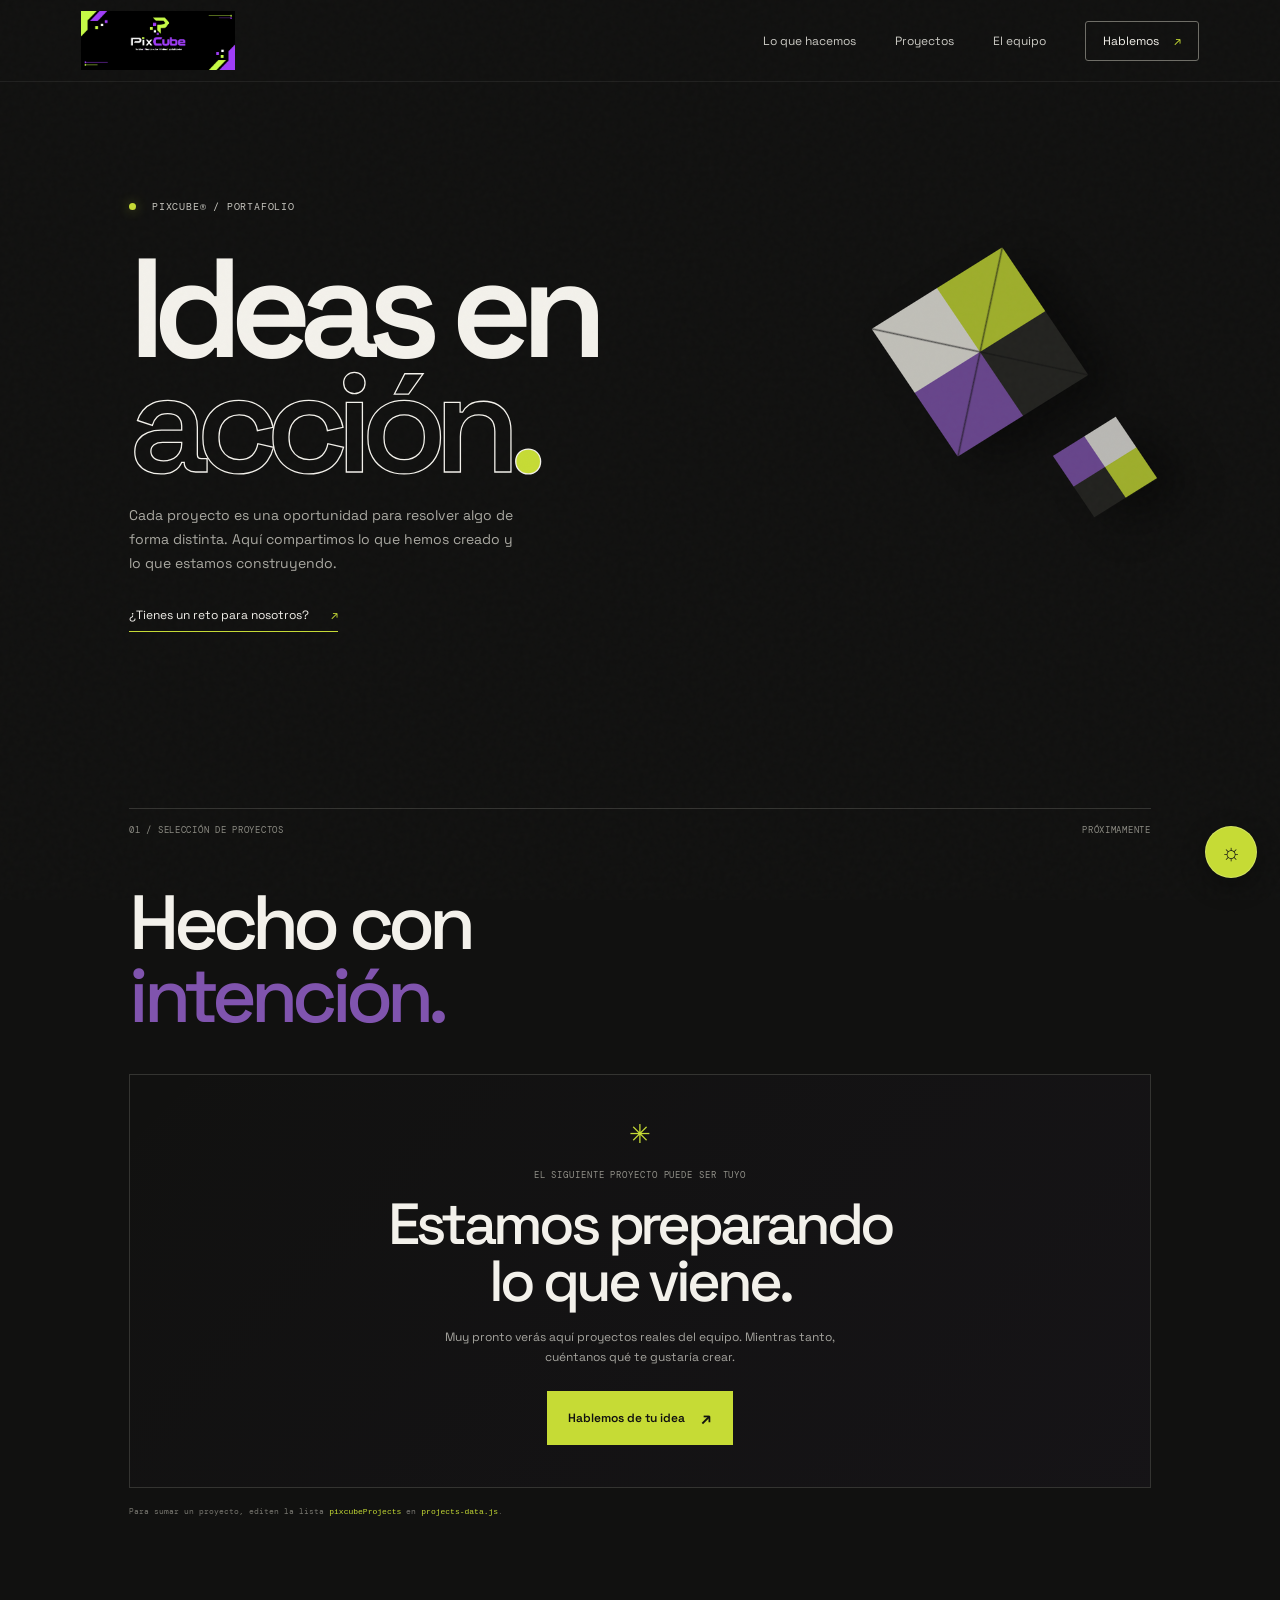
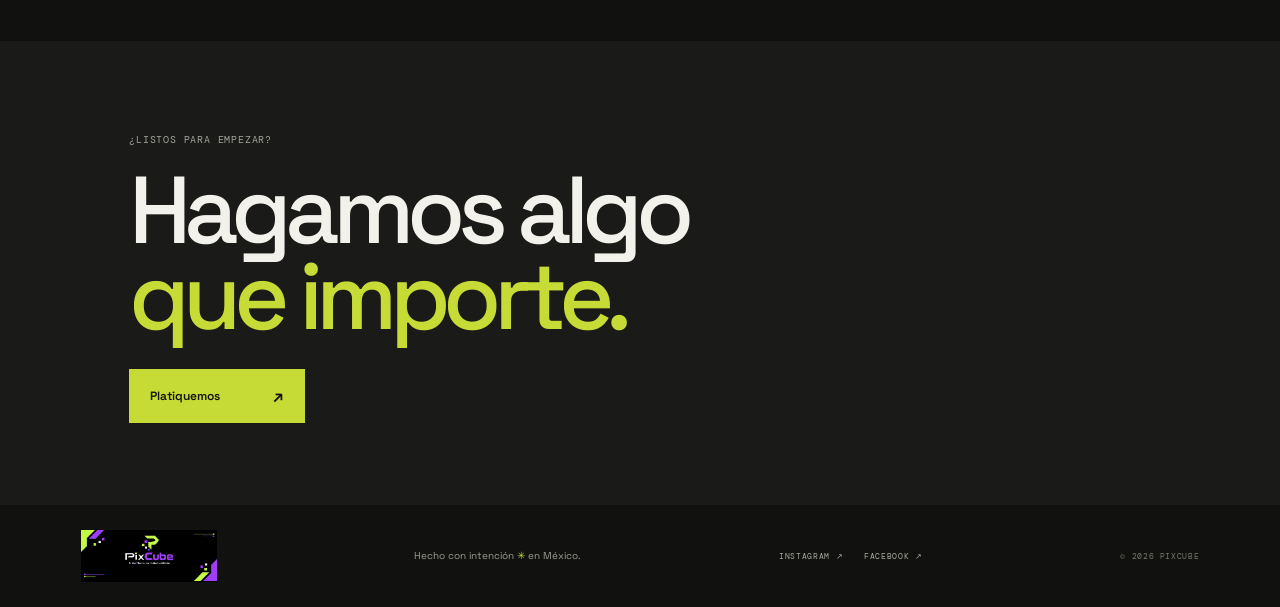
==== proyectos.html @ db991c6d "Add files via upload" ====
<!doctype html>
<html lang="es">
<head>
  <meta charset="utf-8">
  <meta name="viewport" content="width=device-width, initial-scale=1">
  <meta name="theme-color" content="#111110">
  <meta name="description" content="Conoce los proyectos y soluciones digitales creados por PixCube.">
  <title>Proyectos — PixCube®</title>
  <link rel="preconnect" href="https://fonts.googleapis.com">
  <link rel="preconnect" href="https://fonts.gstatic.com" crossorigin>
  <link href="https://fonts.googleapis.com/css2?family=DM+Mono:wght@400;500&family=Space+Grotesk:wght@400;500;600;700&display=swap" rel="stylesheet">
  <link rel="icon" type="image/png" href="assets/pixcube-mark.png">
  <link rel="stylesheet" href="styles.css">
</head>
<body class="page-projects">
  <div class="grain" aria-hidden="true"></div>
  <header class="topbar">
    <a class="wordmark" href="index.html" aria-label="PixCube, inicio"><img src="assets/pixcube-logo-horizontal.png" alt="PixCube — Tu idea, nuestro cubo, infinitas posibilidades"></a>
    <button class="menu-toggle" aria-label="Abrir menú" aria-expanded="false"><i></i><i></i></button>
    <nav class="nav-links" aria-label="Navegación principal">
      <a href="index.html#servicios">Lo que hacemos</a><a href="proyectos.html" aria-current="page">Proyectos</a><a href="index.html#equipo">El equipo</a>
      <a class="nav-cta" href="index.html#contacto">Hablemos <span>↗</span></a>
    </nav>
  </header>
  <main>
    <section class="projects-hero">
      <p class="eyebrow"><span class="live-dot"></span> PIXCUBE® / PORTAFOLIO</p>
      <h1>Ideas en<br><span class="outlined">acción<span class="lime">.</span></span></h1>
      <p class="projects-lede">Cada proyecto es una oportunidad para resolver algo de forma distinta. Aquí compartimos lo que hemos creado y lo que estamos construyendo.</p>
      <a class="text-link" href="index.html#contacto">¿Tienes un reto para nosotros? <span>↗</span></a>
      <div class="projects-decoration" aria-hidden="true"><div class="cube cube-main"><span></span><span></span><span></span><span></span></div><div class="cube cube-small"><span></span><span></span><span></span><span></span></div></div>
    </section>
    <section class="projects-catalog section-pad">
      <div class="section-kicker"><span>01 / SELECCIÓN DE PROYECTOS</span><span id="project-count">PORTAFOLIO PIXCUBE</span></div>
      <div class="projects-toolbar"><h2>Hecho con<br><span class="purple">intención.</span></h2><div class="project-filters" id="project-filters" aria-label="Filtrar proyectos"></div></div>
      <div class="projects-grid" id="projects-grid" aria-live="polite"></div>
      <div class="projects-empty" id="projects-empty" hidden>
        <span class="empty-symbol">✳</span><p class="empty-kicker">EL SIGUIENTE PROYECTO PUEDE SER TUYO</p>
        <h3>Estamos preparando<br>lo que viene.</h3>
        <p class="empty-copy">Muy pronto verás aquí proyectos reales del equipo. Mientras tanto, cuéntanos qué te gustaría crear.</p>
        <a class="contact-button" href="index.html#contacto">Hablemos de tu idea <span>↗</span></a>
      </div>
      <p class="projects-howto">Para sumar un proyecto, editen la lista <code>pixcubeProjects</code> en <code>projects-data.js</code>.</p>
    </section>
    <section class="projects-cta"><p class="eyebrow">¿LISTOS PARA EMPEZAR?</p><h2>Hagamos algo<br><span class="lime">que importe.</span></h2><a class="contact-button" href="index.html#contacto">Platiquemos <span>↗</span></a></section>
  </main>
  <footer class="footer"><a class="wordmark" href="index.html"><img src="assets/pixcube-logo-horizontal.png" alt="PixCube"></a><p>Hecho con intención <span class="lime">✳</span> en México.</p><div class="socials"><a href="https://instagram.com/pixcubeoficial" target="_blank" rel="noopener noreferrer">INSTAGRAM ↗</a><a href="https://www.facebook.com/profile.php?id=61595142443809" target="_blank" rel="noopener noreferrer">FACEBOOK ↗</a></div><span class="copyright">© <span id="year">2026</span> PIXCUBE</span></footer>
  <button class="theme-toggle" type="button" aria-label="Cambiar a tema claro" title="Cambiar tema"><span class="theme-icon" aria-hidden="true">☼</span><span class="theme-tooltip">Cambiar tema</span></button>
  <script src="script.js"></script>
  <script src="projects-data.js"></script>
  <script src="projects-page.js"></script>
</body>
</html>
---- styles.css ----
:root{--bg:#111110;--panel:#181817;--ink:#f3f1eb;--muted:#a09f98;--lime:#c6db35;--purple:#8054ae;--line:#343431;--mono:'DM Mono',monospace;--sans:'Space Grotesk',sans-serif}*{box-sizing:border-box}html{scroll-behavior:smooth}body{margin:0;background:var(--bg);color:var(--ink);font-family:var(--sans);overflow-x:hidden}::selection{background:var(--lime);color:var(--bg)}a{color:inherit;text-decoration:none}.grain{position:fixed;inset:0;z-index:10;pointer-events:none;opacity:.07;background-image:url("data:image/svg+xml,%3Csvg viewBox='0 0 180 180' xmlns='http://www.w3.org/2000/svg'%3E%3Cfilter id='n'%3E%3CfeTurbulence type='fractalNoise' baseFrequency='.92' numOctaves='3' stitchTiles='stitch'/%3E%3C/filter%3E%3Crect width='100%25' height='100%25' filter='url(%23n)' opacity='.28'/%3E%3C/svg%3E")}.topbar{height:82px;padding:0 6.3%;display:flex;align-items:center;justify-content:space-between;border-bottom:1px solid #ffffff12;position:absolute;z-index:12;top:0;width:100%}.wordmark{display:flex;align-items:center;gap:10px;font-weight:700;font-size:21px;letter-spacing:-1.2px}.wordmark>span:last-child>span{color:var(--purple)}.wordmark sup{font:9px var(--mono);vertical-align:top;margin-left:2px}.mark{width:31px;height:31px;display:grid;place-items:center;background:var(--lime);color:var(--bg);font-weight:700;font-size:19px;position:relative}.mark span{position:absolute;color:var(--purple);font-size:10px;right:-3px;top:-5px}.nav-links{display:flex;align-items:center;gap:39px;font-size:12px;color:#cac9c3}.nav-links a{transition:color .2s}.nav-links a:hover,.socials a:hover{color:var(--lime)}.nav-links .nav-cta{padding:11px 17px;border:1px solid #6f6e67;border-radius:3px;color:var(--ink)}.nav-cta span{color:var(--lime);padding-left:12px}.menu-toggle{display:none}.hero{height:min(790px,100vh);min-height:690px;padding:170px 10.1% 68px;display:flex;align-items:center;position:relative;overflow:hidden}.hero-grid{position:absolute;inset:0 0 0 43%;opacity:.16;background-image:linear-gradient(#68685b33 1px,transparent 1px),linear-gradient(90deg,#68685b33 1px,transparent 1px);background-size:72px 72px;mask-image:linear-gradient(90deg,transparent,#000 35%,#000)}.hero-copy{position:relative;z-index:2;width:58%;padding-bottom:18px}.eyebrow,.section-kicker,.service-tags,.project-type,.project-status,.visual-note,.art-label,.art-coordinate,.hero-edge,.contact-coord,.copyright,.socials,.work-footnote,.team-note{font:10px var(--mono);letter-spacing:.08em}.eyebrow{color:#c7c6bf}.live-dot,.project-status i{display:inline-block;width:7px;height:7px;background:var(--lime);border-radius:50%;margin-right:9px;box-shadow:0 0 12px #c6db3570;animation:pulse 2s infinite}@keyframes pulse{50%{box-shadow:0 0 22px #c6db35b0}}h1{font-size:clamp(70px,9vw,137px);line-height:.85;letter-spacing:-.09em;margin:35px 0 38px;font-weight:600}h1 .outlined{color:transparent;-webkit-text-stroke:1.3px var(--ink)}.lime{color:var(--lime)}.purple{color:var(--purple)}.hero-bottom{display:flex;align-items:flex-end;gap:70px}.hero-bottom p{font-size:15px;line-height:1.65;color:#b2b1aa;max-width:320px;margin:0}.round-link{border:1px solid #62615b;border-radius:50%;width:42px;height:42px;display:grid;place-items:center;color:var(--lime);font-size:20px;transition:.3s}.round-link:hover{background:var(--lime);color:var(--bg);transform:translateY(5px)}.hero-art{width:45%;height:470px;position:absolute;right:5%;top:150px;display:grid;place-items:center;perspective:900px}.orbit{position:absolute;border:1px solid #ffffff18;border-radius:50%;transform:rotate(-24deg)}.orbit-a{width:450px;height:170px;animation:orbit 16s linear infinite}.orbit-b{width:390px;height:270px;transform:rotate(55deg);border-color:#c6db3530;animation:orbit 23s linear infinite reverse}@keyframes orbit{to{transform:rotate(336deg)}}.cube{position:absolute;transform:rotate(-32deg) skew(2deg);animation:float 5s ease-in-out infinite;filter:drop-shadow(20px 24px 22px #0008)}.cube span{position:absolute;display:block}.cube-main{width:154px;height:154px;top:118px;left:calc(50% - 75px);animation-delay:-1.4s}.cube-main span:nth-child(1){inset:0 50% 50% 0;background:#f2f0e8;clip-path:polygon(0 0,100% 0,100% 100%,0 100%)}.cube-main span:nth-child(2){inset:0 0 50% 50%;background:var(--lime);clip-path:polygon(0 0,100% 0,100% 100%,0 100%)}.cube-main span:nth-child(3){inset:50% 50% 0 0;background:var(--purple);clip-path:polygon(0 0,100% 0,100% 100%,0 100%)}.cube-main span:nth-child(4){inset:50% 0 0 50%;background:#292925;clip-path:polygon(0 0,100% 0,100% 100%,0 100%)}.cube-main:after{content:'';position:absolute;inset:0;background:linear-gradient(135deg,transparent 49.5%,#111 50%,transparent 50.7%),linear-gradient(45deg,transparent 49.5%,#111 50%,transparent 50.7%);opacity:.65}.cube-small{width:74px;height:74px;top:277px;left:calc(50% + 94px);animation-delay:-3s}.cube-small span:nth-child(1){inset:0 50% 50% 0;background:var(--purple)}.cube-small span:nth-child(2){inset:0 0 50% 50%;background:#e9e8e2}.cube-small span:nth-child(3){inset:50% 50% 0 0;background:#282824}.cube-small span:nth-child(4){inset:50% 0 0 50%;background:var(--lime)}.cube-tiny{width:34px;height:34px;top:90px;left:calc(50% + 130px);animation-delay:-2s}.cube-tiny span:nth-child(1){inset:0 50% 50% 0;background:var(--lime)}.cube-tiny span:nth-child(2){inset:0 0 50% 50%;background:var(--purple)}.cube-tiny span:nth-child(3){inset:50% 50% 0 0;background:#ddd}.cube-tiny span:nth-child(4){inset:50% 0 0 50%;background:#2b2b26}@keyframes float{0%,100%{translate:0 0;rotate:-32deg}50%{translate:0 -18px;rotate:-27deg}}.art-star{position:absolute;color:var(--lime);font-size:25px;right:17%;top:36%}.art-label{position:absolute;right:2%;bottom:47px;line-height:1.8;color:#818078;font-size:8px}.art-coordinate{position:absolute;left:7%;top:32%;writing-mode:vertical-rl;color:#77766f;font-size:8px}.hero-edge{position:absolute;bottom:28px;left:6.3%;right:6.3%;display:flex;justify-content:space-between;color:#77766f;font-size:9px}.ticker{height:70px;background:var(--lime);color:var(--bg);overflow:hidden;display:flex;align-items:center;transform:rotate(-1.3deg) scale(1.02);width:102%;margin-left:-1%;position:relative;z-index:2}.ticker-track{display:flex;align-items:center;gap:48px;white-space:nowrap;animation:marquee 22s linear infinite;font-size:21px;font-weight:700;letter-spacing:-.04em}.ticker-track b{font-size:23px;color:var(--purple)}@keyframes marquee{to{transform:translateX(-45%)}}.section-pad{padding:117px 10.1%}.section-kicker{display:flex;justify-content:space-between;border-top:1px solid var(--line);padding-top:15px;color:#8c8b83;font-size:9px}.intro-layout{display:grid;grid-template-columns:1.1fr .9fr;gap:9%;padding:65px 0 78px}.intro h2,.work h2,.team h2,.contact h2{font-size:clamp(50px,6.5vw,88px);line-height:.94;letter-spacing:-.075em;margin:0;font-weight:500}.intro-text{padding-top:6px;max-width:420px}.intro-text p{color:#a9a8a1;line-height:1.75;font-size:14px}.intro-text .large-copy{font-size:20px;line-height:1.45;color:var(--ink);margin:0 0 18px}.text-link{display:inline-block;margin-top:18px;border-bottom:1px solid var(--lime);padding-bottom:8px;font-size:12px}.text-link span{color:var(--lime);padding-left:19px}.service-grid{display:grid;grid-template-columns:repeat(3,1fr);border-top:1px solid var(--line);border-bottom:1px solid var(--line)}.service-card{padding:28px 25px 26px 0;position:relative;min-height:246px}.service-card+.service-card{border-left:1px solid var(--line);padding-left:27px}.service-no{font:10px var(--mono);color:#818078}.service-icon{position:absolute;right:20px;top:23px;font-size:22px;color:var(--lime);transition:transform .3s}.service-card:hover .service-icon{transform:rotate(45deg) scale(1.2)}.icon-design{color:var(--purple)}.icon-data{color:#ddd}.service-card h3{font-size:19px;margin:43px 0 10px;letter-spacing:-.04em}.service-card p{font-size:12px;line-height:1.7;color:#9d9c95;max-width:240px;min-height:43px}.service-tags{display:block;color:#77766e;font-size:8px;margin-top:24px}.work{background:#171716}.work-heading,.team-heading{display:flex;align-items:flex-end;justify-content:space-between;padding:57px 0 70px}.work-heading>p,.team-heading>p{max-width:260px;color:#a5a49e;font-size:13px;line-height:1.7;margin:0 3% 5px 20px}.project-row{display:grid;grid-template-columns:70px 1.15fr .85fr;gap:37px;align-items:center;border-top:1px solid #ffffff20;padding:34px 0 46px}.project-row:last-child{border-bottom:1px solid #ffffff20}.project-index{font:10px var(--mono);color:#8d8c84;align-self:start;padding-top:4px}.project-visual{height:320px;position:relative;display:grid;place-items:center;overflow:hidden}.visual-one{background:radial-gradient(ellipse at 45% 55%,#4b5331,#25291b 58%,#1b1c17)}.visual-two{background:radial-gradient(ellipse at 50% 55%,#493865,#282033 60%,#1d1924)}.mini-window{width:72%;height:72%;background:#efeee8;color:#161612;box-shadow:0 22px 55px #0007;transform:rotate(-3deg);transition:transform .6s cubic-bezier(.2,.8,.2,1)}.project-row:hover .mini-window{transform:rotate(0) translateY(-8px)}.window-bar{height:25px;background:#dfded7;display:flex;align-items:center;gap:4px;padding-left:10px}.window-bar i{width:5px;height:5px;border-radius:50%;background:#89877e}.window-content{padding:23px 25px}.window-chip{font:7px var(--mono);color:#74736a}.window-content b{display:block;font-size:29px;line-height:.95;letter-spacing:-.07em;margin:15px 0 20px}.window-button{font:7px var(--mono);background:var(--lime);padding:8px 11px}.visual-note{position:absolute;bottom:14px;right:16px;color:#ffffff9c;font-size:8px}.phone-mock{height:270px;width:147px;border:5px solid #111;border-radius:25px;background:#efeef0;color:#27232e;box-shadow:0 22px 55px #0007;position:relative;padding:28px 13px 13px;transform:rotate(7deg);transition:transform .5s}.project-row:hover .phone-mock{transform:rotate(2deg) translateY(-7px)}.phone-top{position:absolute;top:8px;left:50%;transform:translateX(-50%);width:35px;height:7px;border-radius:10px;background:#27232e}.phone-greeting{font-size:8px;color:#77727d}.phone-greeting b{float:right;color:var(--purple)}.phone-title{display:block;font-size:20px;font-weight:700;line-height:1.02;letter-spacing:-1px;margin-top:13px}.phone-card{margin-top:17px;background:#fff;padding:10px;border-radius:8px}.phone-card span{display:block;font:6px var(--mono);color:#777}.phone-card>b{font-size:22px;display:block;margin:4px 0}.phone-card>i{height:4px;background:#ddd;display:block;border-radius:3px}.phone-card>i i{display:block;background:var(--purple);width:78%;height:100%;border-radius:3px}.phone-tabs{position:absolute;bottom:13px;left:15px;right:15px;display:flex;justify-content:space-between;color:#7b7682;font-size:12px}.phone-tabs b:first-child{color:var(--purple)}.project-info{padding:10px 0 10px 8px}.project-type{color:var(--lime);font-size:8px}.project-info h3{font-size:30px;line-height:1.03;letter-spacing:-.06em;font-weight:500;margin:20px 0 12px}.project-info p{font-size:12px;color:#a2a19a;line-height:1.7;max-width:260px}.project-status{display:block;color:#a3a299;font-size:8px;margin-top:27px}.project-status i{width:6px;height:6px;margin-right:6px}.work-footnote{text-align:right;color:#797870;font-size:8px;padding-top:16px}.manifesto{min-height:350px;position:relative;display:flex;flex-direction:column;align-items:center;justify-content:center;text-align:center;overflow:hidden;border-bottom:1px solid var(--line);border-top:1px solid var(--line)}.manifesto p{z-index:1;font-size:clamp(33px,6vw,73px);font-weight:600;line-height:.96;letter-spacing:-.07em;margin:22px 0 16px}.manifesto>span{z-index:1;font:10px var(--mono);letter-spacing:.16em;color:#a5a49c}.manifesto-mark{z-index:1;color:var(--purple);font-size:24px;animation:spin 12s linear infinite}@keyframes spin{to{transform:rotate(360deg)}}.manifesto-lines{position:absolute;inset:-20%;opacity:.15;background:repeating-linear-gradient(130deg,transparent 0 78px,#8e8d8130 79px 80px)}.team{padding-bottom:100px}.team-heading{padding-bottom:52px}.team-heading>p{max-width:300px}.team-grid{display:grid;grid-template-columns:repeat(6,1fr);gap:13px}.team-card{min-width:0;border-top:1px solid var(--line);padding:15px 0 17px;position:relative}.team-number{font:9px var(--mono);color:#77766f}.avatar{margin:25px auto 19px;width:min(100%,130px);aspect-ratio:1;border-radius:50%;display:grid;place-items:center;font-size:36px;font-weight:500;transition:transform .4s cubic-bezier(.2,.8,.2,1)}.team-card:hover .avatar{transform:rotate(-9deg) scale(1.06)}.avatar-lime{background:var(--lime);color:#171713}.avatar-purple{background:var(--purple);color:#fff}.avatar-white{background:#e9e7df;color:#191917}.team-card h3{font-size:13px;letter-spacing:-.03em;margin:0 0 4px}.team-card p{font:8px var(--mono);color:#8e8d85;margin:0}.team-note{color:#7d7c75;font-size:8px;margin-top:24px}.contact{background:#1a1a18;position:relative;overflow:hidden;min-height:590px}.contact-orb{position:absolute;width:420px;height:420px;border-radius:50%;background:radial-gradient(circle,#8054ae4d,transparent 70%);right:-30px;top:90px;animation:breathe 5s ease-in-out infinite}@keyframes breathe{50%{transform:scale(1.18);opacity:.65}}.contact .section-kicker{position:relative;z-index:1}.contact-content{position:relative;z-index:1;padding:66px 0 34px}.contact-content .eyebrow{font-size:9px}.contact h2{font-size:clamp(80px,12vw,150px);line-height:.79;margin:29px 0 38px}.contact-button{background:var(--lime);color:var(--bg);padding:16px 21px;display:inline-flex;gap:53px;align-items:center;font-size:12px;font-weight:600;transition:background .2s,transform .2s}.contact-button:hover{background:#e0ef73;transform:translateY(-3px)}.contact-button span{font-size:17px}.contact-small{font-size:11px;color:#aaa9a1;margin-top:19px}.contact-coord{position:absolute;right:10%;bottom:37px;color:#7c7b73;font-size:8px}.footer{min-height:100px;padding:25px 6.3%;display:flex;align-items:center;justify-content:space-between;gap:20px}.footer .wordmark{font-size:18px}.footer .mark{width:27px;height:27px}.footer>p{font-size:10px;color:#9c9b94}.socials{display:flex;gap:21px;font-size:8px;color:#aaa9a2}.socials a{transition:color .2s}.copyright{color:#77766e;font-size:8px}
.reveal{opacity:0;transform:translateY(24px);transition:opacity .7s ease,transform .7s cubic-bezier(.2,.8,.2,1)}.reveal.visible{opacity:1;transform:none}
@media(max-width:850px){.hero{padding-left:7%;padding-right:7%}.hero-copy{width:67%}.hero-art{right:-12%;opacity:.73}.section-pad{padding-left:7%;padding-right:7%}.team-grid{grid-template-columns:repeat(3,1fr);row-gap:28px}.avatar{width:125px}.project-row{grid-template-columns:45px 1.05fr .95fr;gap:20px}.project-visual{height:280px}.nav-links{gap:20px}.hero-bottom{gap:35px}}
@media(max-width:620px){.topbar{height:68px;padding:0 6%}.menu-toggle{display:flex;flex-direction:column;gap:6px;background:transparent;border:0;padding:10px;z-index:14}.menu-toggle i{width:22px;height:1px;background:var(--ink);transition:.2s}.menu-toggle[aria-expanded=true] i:first-child{transform:translateY(3.5px) rotate(45deg)}.menu-toggle[aria-expanded=true] i:last-child{transform:translateY(-3.5px) rotate(-45deg)}.nav-links{position:fixed;inset:0;background:#111110f5;backdrop-filter:blur(15px);display:flex;flex-direction:column;justify-content:center;gap:28px;font-size:21px;transform:translateY(-10px);opacity:0;pointer-events:none;transition:.25s}.nav-links.open{opacity:1;transform:none;pointer-events:auto}.nav-links .nav-cta{font-size:15px;margin-top:10px}.hero{height:760px;min-height:0;padding:137px 7% 55px;align-items:flex-start}.hero-copy{width:100%;padding:0}.hero h1{font-size:clamp(65px,17vw,100px);margin:37px 0 24px}.hero-bottom{align-items:center;justify-content:space-between;gap:15px}.hero-bottom p{font-size:13px;max-width:280px}.hero-art{width:100%;height:330px;right:-7%;top:386px;opacity:.76;transform:scale(.82);transform-origin:center top}.hero-edge{left:7%;right:7%;bottom:18px;font-size:7px}.art-label{right:5%;bottom:16px}.ticker{height:58px}.ticker-track{font-size:17px;gap:30px}.section-pad{padding:78px 7%}.section-kicker{font-size:8px}.section-kicker span:last-child{max-width:45%;text-align:right}.intro-layout{grid-template-columns:1fr;gap:28px;padding:46px 0 44px}.intro h2,.work h2,.team h2{font-size:58px}.intro-text .large-copy{font-size:18px}.service-grid{grid-template-columns:1fr}.service-card,.service-card+.service-card{border-left:0;padding:23px 0;min-height:0;border-bottom:1px solid var(--line)}.service-card:last-child{border-bottom:0}.service-card h3{margin:28px 0 7px}.service-card p{min-height:0;max-width:290px}.service-tags{margin-top:13px}.service-icon{right:8px;top:25px}.work-heading,.team-heading{display:block;padding:43px 0}.work-heading>p,.team-heading>p{margin:19px 0 0;max-width:330px}.project-row,.project-row.project-row-reverse{grid-template-columns:32px 1fr;gap:13px;padding:25px 0 29px}.project-visual{height:250px;grid-column:2}.project-index{grid-row:1 / span 2}.project-info{grid-column:2;padding:4px 0 0}.project-info h3{font-size:26px;margin:13px 0 8px}.project-status{margin-top:17px}.work-footnote{text-align:left;line-height:1.7}.manifesto{min-height:290px;padding:30px 15px}.manifesto p{font-size:clamp(34px,10vw,54px)}.team-grid{grid-template-columns:repeat(2,1fr);gap:22px 14px}.avatar{width:min(100%,130px);margin:20px auto 15px}.team-card{padding-top:12px}.team-card h3{font-size:12px}.contact{min-height:530px}.contact-content{padding:59px 0 35px}.contact h2{font-size:clamp(85px,22vw,125px)}.contact-button{gap:27px}.contact-coord{left:7%;right:auto;font-size:7px}.footer{padding:24px 7%;display:grid;grid-template-columns:1fr 1fr;gap:16px}.footer>p{text-align:right}.socials{font-size:7px;gap:13px}.copyright{text-align:right}.wordmark{font-size:18px}}
@media(prefers-reduced-motion:reduce){*,*::before,*::after{scroll-behavior:auto!important;animation-duration:.01ms!important;animation-iteration-count:1!important;transition-duration:.01ms!important}.reveal{opacity:1;transform:none}}

/* Logo assets, expanded service grid, technology list and theme control */
.wordmark{gap:0}.wordmark img{display:block;width:154px;height:59px;object-fit:contain;background:#000}.footer .wordmark img{width:136px;height:52px}.service-grid{grid-template-columns:repeat(3,minmax(0,1fr))}.service-card{padding:25px 24px 25px 0;min-height:228px}.service-card:nth-child(3n+2),.service-card:nth-child(3n+3){border-left:1px solid var(--line);padding-left:24px}.service-card:nth-child(n+4){border-top:1px solid var(--line)}
.stack-panel{margin-top:58px;padding:31px 0;border-top:1px solid var(--line);border-bottom:1px solid var(--line);display:grid;grid-template-columns:1fr 1.4fr;gap:45px;align-items:center}.stack-label{font:9px var(--mono);letter-spacing:.1em;color:#8b8a82}.stack-panel h3{font-size:25px;line-height:1.1;letter-spacing:-.05em;margin:17px 0 0;font-weight:500}.tech-chips{display:flex;flex-wrap:wrap;gap:9px}.tech-chips span{font:10px var(--mono);padding:10px 13px;border:1px solid #ffffff25;color:#d4d3cc;border-radius:2px;transition:background .2s,color .2s,border-color .2s}.tech-chips span:hover{background:var(--lime);color:#111;border-color:var(--lime)}
.contact-actions{display:flex;gap:12px;flex-wrap:wrap;margin-top:25px}.contact-content .contact-small{margin-top:0}.contact-button{gap:16px;min-width:176px;justify-content:space-between}.contact-button .social-glyph{font-size:19px;line-height:1}.contact-button-alt{background:transparent;color:var(--ink);border:1px solid #74736c}.contact-button-alt:hover{background:var(--ink);color:var(--bg)}
.theme-toggle{position:fixed;z-index:20;right:23px;bottom:22px;width:52px;height:52px;border-radius:50%;border:1px solid #ffffff35;background:var(--lime);color:#111;display:grid;place-items:center;box-shadow:0 8px 26px #0005;cursor:pointer;transition:transform .25s,background .25s}.theme-toggle:hover{transform:rotate(-12deg) scale(1.08)}.theme-icon{font-size:23px;line-height:1}.theme-tooltip{position:absolute;right:62px;white-space:nowrap;background:var(--ink);color:var(--bg);padding:8px 11px;font:9px var(--mono);opacity:0;transform:translateX(6px);transition:.2s;pointer-events:none}.theme-toggle:hover .theme-tooltip,.theme-toggle:focus-visible .theme-tooltip{opacity:1;transform:none}
html[data-theme="light"]{--bg:#f5f4ee;--ink:#171715;--panel:#e9e8e1;--line:#d4d2c9}html[data-theme="light"] body{background:var(--bg);color:var(--ink)}html[data-theme="light"] .topbar{border-color:#16161220}html[data-theme="light"] .nav-links{color:#43433e}html[data-theme="light"] .nav-links .nav-cta{border-color:#8d8b82;color:var(--ink)}html[data-theme="light"] .hero-grid{opacity:.12}html[data-theme="light"] .hero-bottom p,html[data-theme="light"] .intro-text p,html[data-theme="light"] .work-heading>p,html[data-theme="light"] .team-heading>p{color:#5e5d56}html[data-theme="light"] .section-kicker,html[data-theme="light"] .eyebrow{color:#65645e}html[data-theme="light"] .service-card p{color:#65645e}html[data-theme="light"] .service-tags,html[data-theme="light"] .team-note{color:#68675f}html[data-theme="light"] .work,html[data-theme="light"] .contact{background:#e9e8e1}html[data-theme="light"] .project-row,html[data-theme="light"] .project-row:last-child{border-color:#c9c7be}html[data-theme="light"] .project-info p,html[data-theme="light"] .project-status{color:#5d5c55}html[data-theme="light"] .work-footnote{color:#66655e}html[data-theme="light"] .manifesto{border-color:#d4d2c9}html[data-theme="light"] .manifesto>span{color:#5c5b55}html[data-theme="light"] .contact-small{color:#55544e}html[data-theme="light"] .contact-coord{color:#66655f}html[data-theme="light"] .footer>p,html[data-theme="light"] .socials{color:#55544e}html[data-theme="light"] .copyright{color:#696860}html[data-theme="light"] .tech-chips span{color:#34332e;border-color:#2222}html[data-theme="light"] .tech-chips span:hover{color:#111;border-color:var(--lime)}html[data-theme="light"] .contact-button-alt{color:var(--ink);border-color:#77766e}html[data-theme="light"] .contact-button-alt:hover{background:#171715;color:#f3f1eb}html[data-theme="light"] .theme-toggle{background:#171715;color:#f5f4ee;border-color:#777}
@media(max-width:850px){.stack-panel{gap:25px}.wordmark img{width:143px;height:54px}}
@media(max-width:620px){.wordmark img{width:132px;height:51px}.footer .wordmark img{width:126px;height:48px}.service-grid{grid-template-columns:1fr}.service-card:nth-child(n){border-left:0;border-top:0;padding:23px 0;min-height:0;border-bottom:1px solid var(--line)}.service-card:last-child{border-bottom:0}.stack-panel{grid-template-columns:1fr;gap:23px;margin-top:38px;padding:27px 0}.stack-panel h3{font-size:23px}.tech-chips{gap:7px}.tech-chips span{padding:8px 10px;font-size:9px}.contact-actions{gap:9px}.contact-button{min-width:0;padding:14px 15px;gap:12px}.theme-toggle{right:14px;bottom:14px;width:47px;height:47px}.theme-tooltip{display:none}}
.work-actions{max-width:280px;margin:0 3% 5px 20px}.work-actions p{color:#a5a49e;font-size:13px;line-height:1.7;margin:0}.work-actions .text-link{margin-top:13px}.projects-hero{min-height:660px;padding:190px 10.1% 90px;position:relative;overflow:hidden;background:var(--bg)}.projects-hero h1{font-size:clamp(75px,11vw,145px);line-height:.82;letter-spacing:-.09em;margin:38px 0 22px;position:relative;z-index:1}.projects-hero h1 .outlined{color:transparent;-webkit-text-stroke:1.3px var(--ink)}.projects-lede{position:relative;z-index:1;max-width:390px;color:#aaa9a2;line-height:1.7;font-size:14px}.projects-hero .text-link{position:relative;z-index:1}.projects-decoration{position:absolute;right:8%;top:175px;width:400px;height:380px;opacity:.78}.projects-decoration .cube-main{top:100px;left:calc(50% - 75px);animation-duration:6s}.projects-decoration .cube-small{top:255px;left:calc(50% + 90px)}.projects-catalog{padding-top:86px}.projects-toolbar{display:flex;align-items:flex-end;justify-content:space-between;padding:50px 0 42px}.projects-toolbar h2{font-size:clamp(50px,6vw,78px);line-height:.95;letter-spacing:-.075em;font-weight:500;margin:0}.project-filters{display:flex;gap:8px;flex-wrap:wrap;justify-content:flex-end}.filter-button{font:9px var(--mono);color:var(--muted);background:transparent;border:1px solid var(--line);padding:10px 13px;cursor:pointer;transition:.2s}.filter-button:hover,.filter-button.active{background:var(--lime);border-color:var(--lime);color:#111}.projects-grid{display:grid;grid-template-columns:repeat(2,minmax(0,1fr));gap:25px}.portfolio-card{border:1px solid var(--line);background:var(--panel);min-width:0;transition:transform .3s,border-color .3s}.portfolio-card:hover{transform:translateY(-5px);border-color:var(--purple)}.portfolio-card[hidden]{display:none}.portfolio-art{height:280px;position:relative;overflow:hidden;display:grid;place-items:center;background:radial-gradient(ellipse at center,#3a4430,#22241d 68%)}.portfolio-art[data-variant="2"]{background:radial-gradient(ellipse at center,#43335a,#241e2c 68%)}.portfolio-art[data-variant="3"]{background:radial-gradient(ellipse at center,#354451,#1e252b 68%)}.portfolio-art[data-variant="4"]{background:radial-gradient(ellipse at center,#554332,#29231d 68%)}.portfolio-art img{width:100%;height:100%;object-fit:cover;transition:transform .5s}.portfolio-card:hover .portfolio-art img{transform:scale(1.04)}.portfolio-art-symbol{font-size:83px;color:var(--lime);text-shadow:0 10px 35px #0005;animation:float 5s ease-in-out infinite}.portfolio-card:nth-child(even) .portfolio-art-symbol{color:#a165df}.portfolio-category{position:absolute;left:15px;top:15px;font:8px var(--mono);padding:8px 10px;background:#111d;color:#f4f2ec;letter-spacing:.06em}.portfolio-details{padding:22px 24px 24px}.portfolio-meta{display:flex;justify-content:space-between;gap:15px;font:8px var(--mono);letter-spacing:.06em;color:#8a8981}.portfolio-details h3{font-size:24px;letter-spacing:-.05em;margin:16px 0 9px}.portfolio-details>p{font-size:12px;line-height:1.65;color:#a5a49e;max-width:450px;margin:0}.portfolio-tags{display:flex;flex-wrap:wrap;gap:7px;margin-top:18px}.portfolio-tags span{font:8px var(--mono);padding:7px 9px;border:1px solid var(--line);color:#a5a49e}.portfolio-link{display:inline-block;color:var(--lime);font:9px var(--mono);margin-top:18px}.projects-empty{border:1px solid var(--line);min-height:370px;display:flex;flex-direction:column;align-items:center;justify-content:center;text-align:center;padding:42px 20px;background:linear-gradient(135deg,transparent,#8054ae0b)}.empty-symbol{font-size:26px;color:var(--lime);animation:spin 12s linear infinite}.empty-kicker{font:9px var(--mono);color:#929189;letter-spacing:.1em;margin:18px 0 15px}.projects-empty h3{font-size:clamp(35px,5vw,58px);line-height:.98;letter-spacing:-.07em;margin:0;font-weight:500}.empty-copy{max-width:400px;color:#a5a49e;font-size:12px;line-height:1.7;margin:17px auto 23px}.projects-howto{font:8px var(--mono);color:#77766f;margin-top:18px}.projects-howto code{color:var(--lime)}.projects-cta{background:#1a1a18;padding:82px 10.1%;}.projects-cta h2{font-size:clamp(55px,8vw,95px);line-height:.91;letter-spacing:-.075em;margin:22px 0 28px;font-weight:500}.projects-cta .eyebrow{color:#a5a49e}
 .projects-empty[hidden],.project-filters[hidden]{display:none!important}
html[data-theme="light"] .projects-lede,html[data-theme="light"] .work-actions p,html[data-theme="light"] .portfolio-details>p,html[data-theme="light"] .empty-copy{color:#5e5d56}html[data-theme="light"] .portfolio-meta,html[data-theme="light"] .portfolio-tags span{color:#65645e}html[data-theme="light"] .projects-empty{background:linear-gradient(135deg,transparent,#8054ae10)}html[data-theme="light"] .projects-cta{background:#e9e8e1}html[data-theme="light"] .projects-cta .eyebrow{color:#65645e}
@media(max-width:850px){.projects-decoration{right:-13%;opacity:.52}.projects-hero{padding-left:7%;padding-right:7%}.projects-catalog{padding-left:7%;padding-right:7%}.projects-cta{padding-left:7%;padding-right:7%}}
@media(max-width:620px){.contact h2{font-size:clamp(58px,15.5vw,90px);letter-spacing:-.085em;max-width:100%;overflow-wrap:normal}.footer{padding-bottom:78px}.projects-hero{min-height:630px;padding:143px 7% 70px}.projects-hero h1{font-size:clamp(68px,17vw,100px);margin:37px 0 19px}.projects-lede{font-size:13px;max-width:320px}.projects-decoration{top:337px;right:-34%;transform:scale(.72);transform-origin:top center;opacity:.43}.projects-catalog{padding-top:65px}.projects-toolbar{display:block;padding:40px 0 29px}.projects-toolbar h2{font-size:55px}.project-filters{justify-content:flex-start;margin-top:24px}.filter-button{padding:9px 10px}.projects-grid{grid-template-columns:1fr;gap:16px}.portfolio-art{height:235px}.portfolio-details{padding:19px}.projects-empty{min-height:340px}.projects-cta{padding:65px 7%}.projects-cta h2{font-size:clamp(53px,13vw,76px)}.work-actions{margin:18px 0 0;max-width:330px}.work-actions p{font-size:12px}}
.hero-project-link{display:inline-flex;align-items:center;gap:25px;margin-top:14px;padding-bottom:6px;border-bottom:1px solid var(--lime);font:10px var(--mono);color:var(--ink);transition:gap .2s,color .2s}.hero-project-link span{color:var(--lime);font-size:15px}.hero-project-link:hover{gap:34px;color:var(--lime)}.home-project-cta{position:relative;overflow:hidden;text-align:center;padding:88px 7% 96px;background:radial-gradient(ellipse at 50% 90%,#8054ae25,transparent 55%),#171716;border-top:1px solid #ffffff12;border-bottom:1px solid #ffffff12}.home-project-cta .eyebrow{color:#a5a49e}.home-project-cta h2{font-size:clamp(48px,7vw,88px);line-height:.94;letter-spacing:-.075em;font-weight:500;margin:25px 0 14px}.home-project-copy{color:#aaa9a2;font-size:13px;line-height:1.7;margin:0 auto 25px;max-width:360px}.home-project-button{position:relative;z-index:1;display:inline-flex;align-items:center;gap:36px;background:var(--lime);color:#111;padding:16px 20px;font-size:12px;font-weight:600;transition:transform .2s,background .2s}.home-project-button:hover{transform:translateY(-3px);background:#e0ef73}.home-project-button span{font-size:17px}.home-project-orbit{position:absolute;font-size:245px;line-height:1;color:#8054ae0a;left:calc(50% - 120px);top:35px;pointer-events:none;animation:spin 55s linear infinite}html[data-theme="light"] .home-project-cta{background:radial-gradient(ellipse at 50% 90%,#8054ae18,transparent 55%),#e9e8e1;border-color:#16161218}html[data-theme="light"] .home-project-copy{color:#5e5d56}html[data-theme="light"] .hero-project-link{color:var(--ink)}
@media(max-width:620px){.hero-bottom{align-items:flex-end}.hero-bottom>div{max-width:calc(100% - 55px)}.hero-project-link{font-size:9px;gap:15px}.hero-project-link:hover{gap:20px}.home-project-cta{padding:69px 7% 75px}.home-project-cta h2{font-size:clamp(45px,12vw,62px)}.home-project-copy{font-size:12px;max-width:300px}.home-project-button{gap:20px;padding:15px 16px;font-size:11px}.home-project-orbit{font-size:190px;left:calc(50% - 95px);top:34px}}
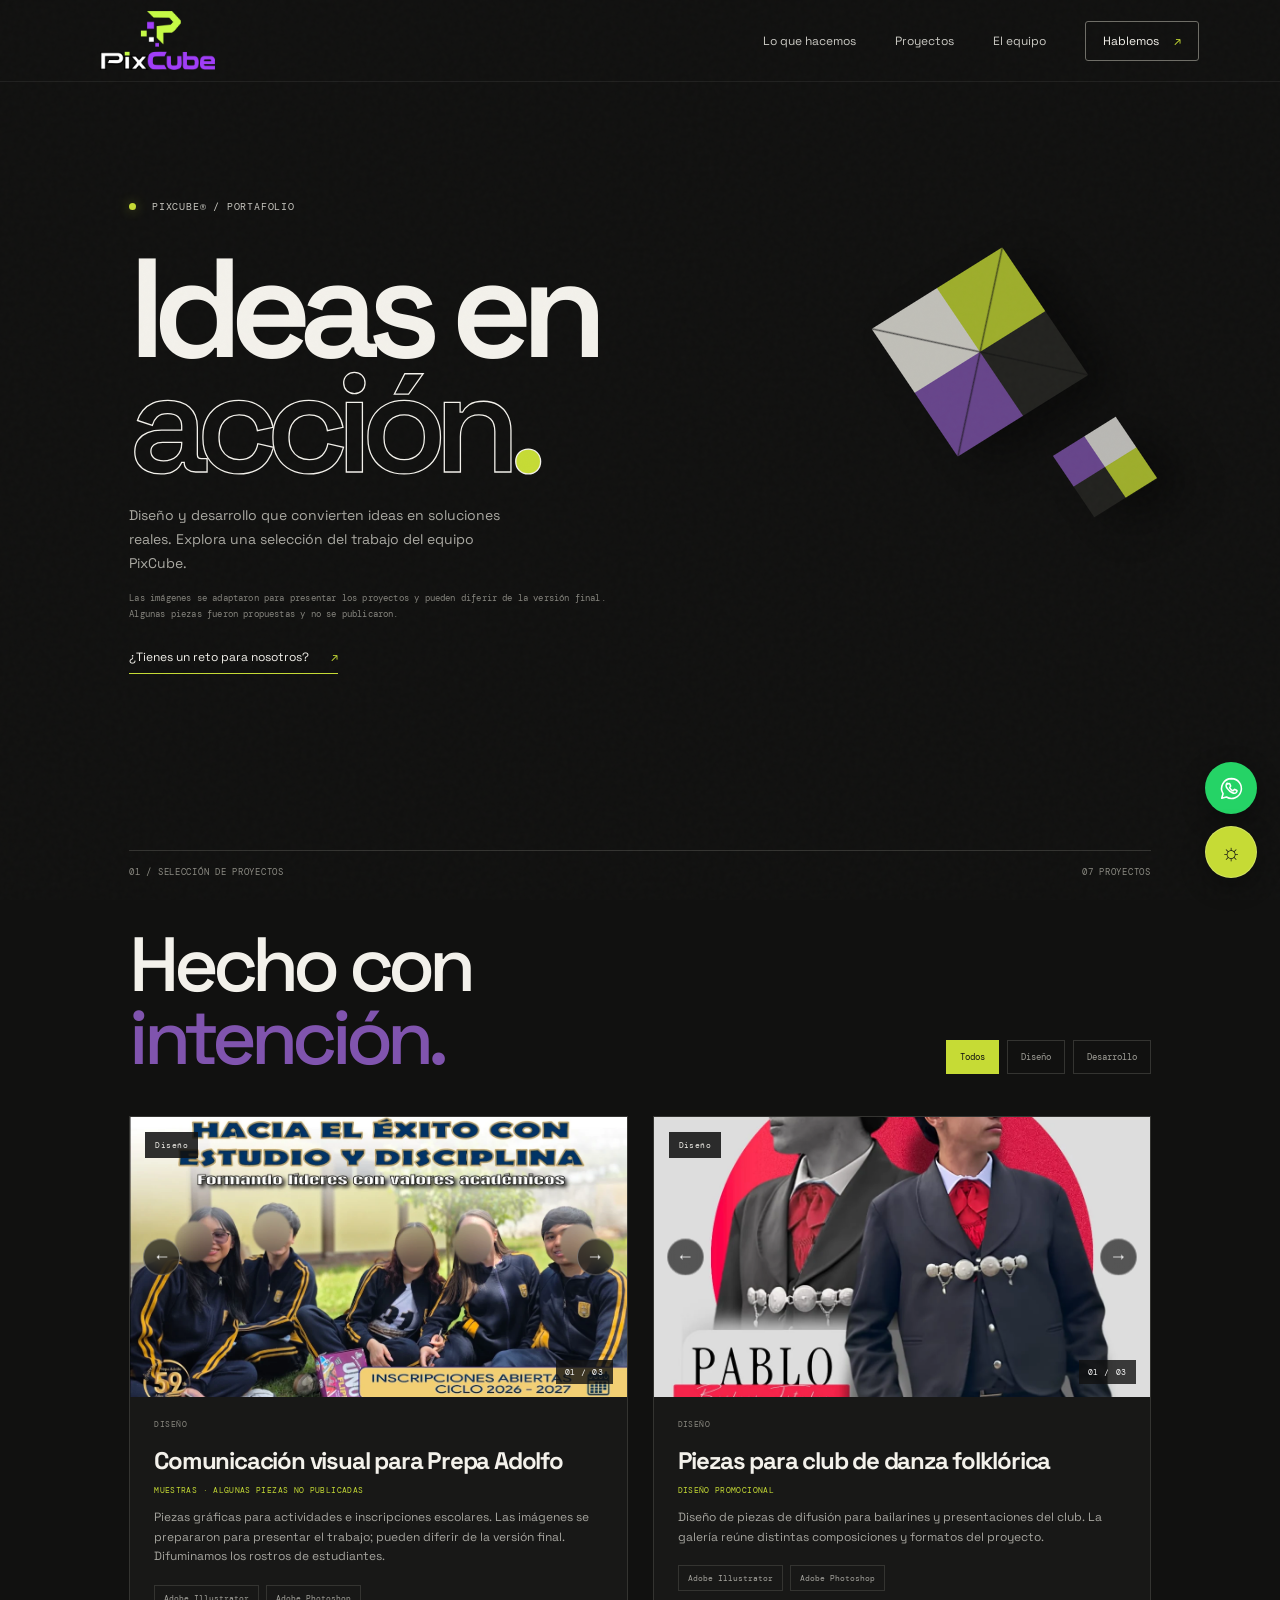
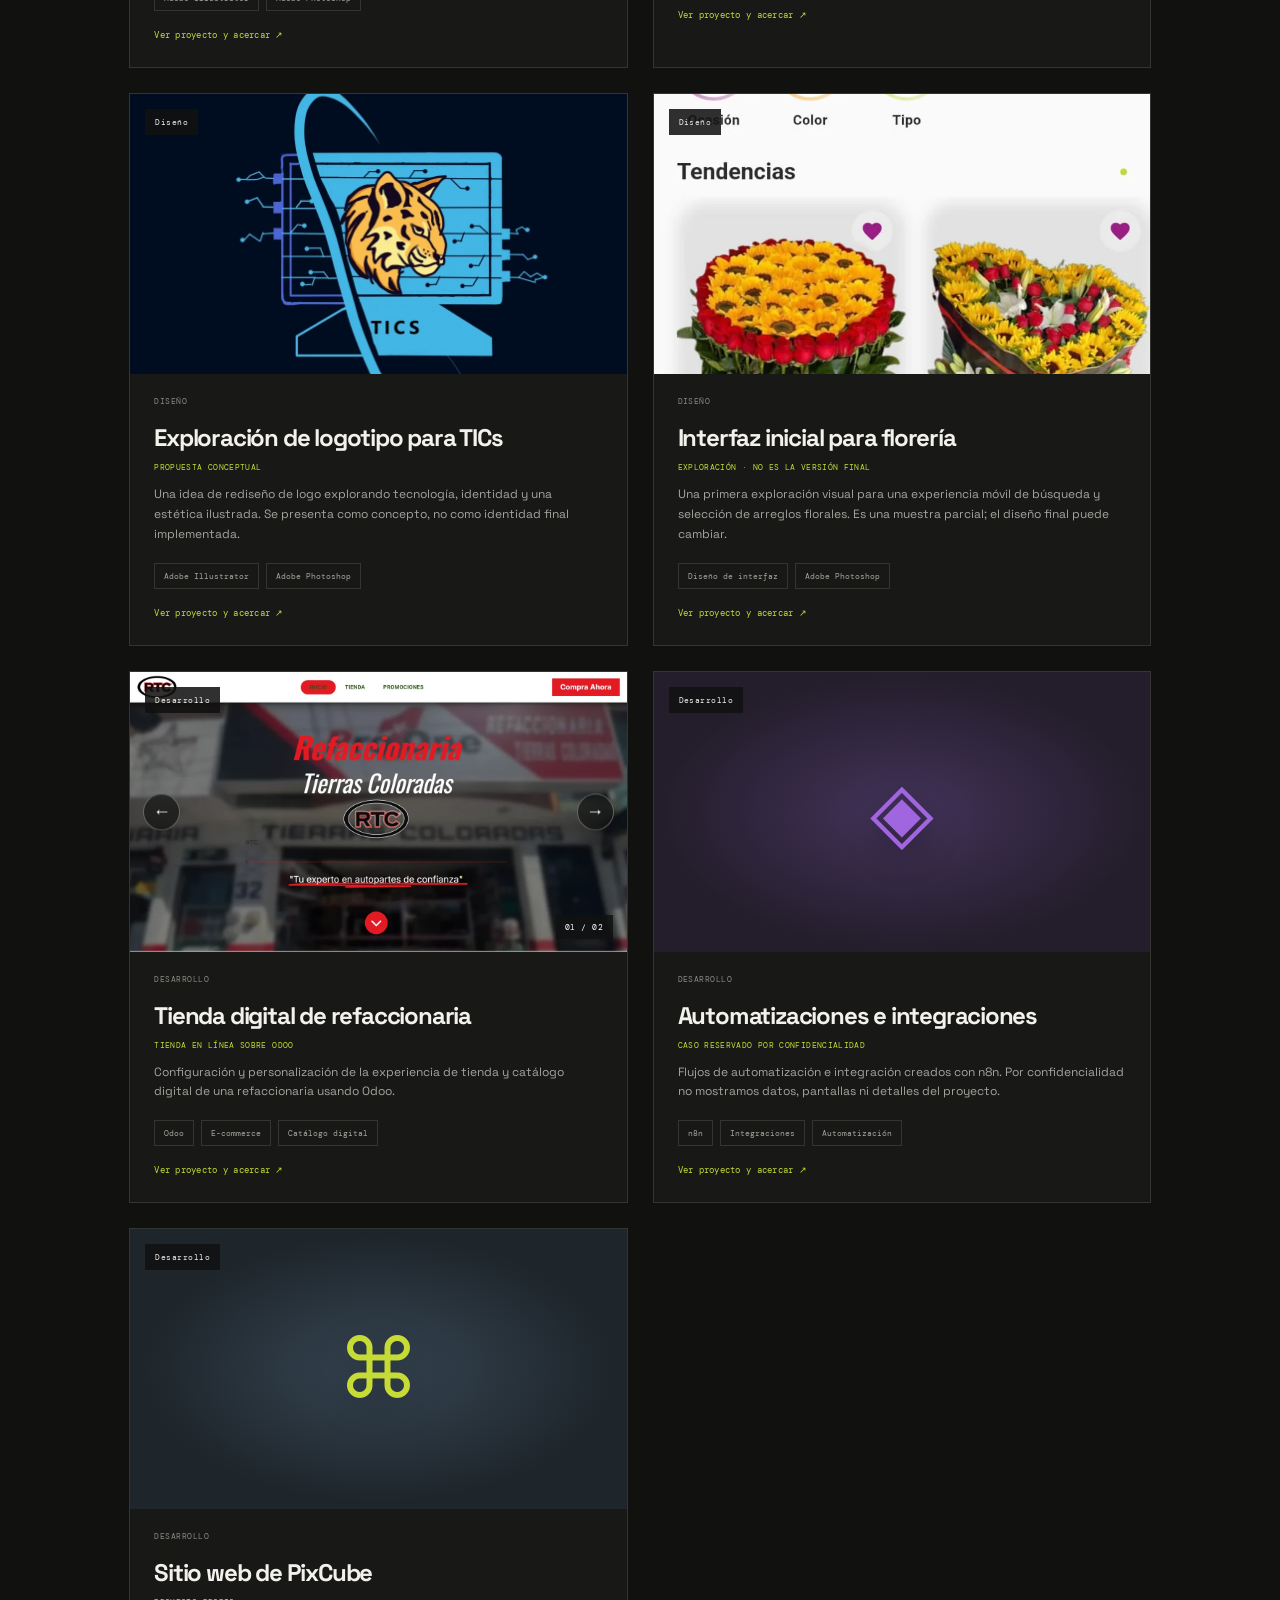
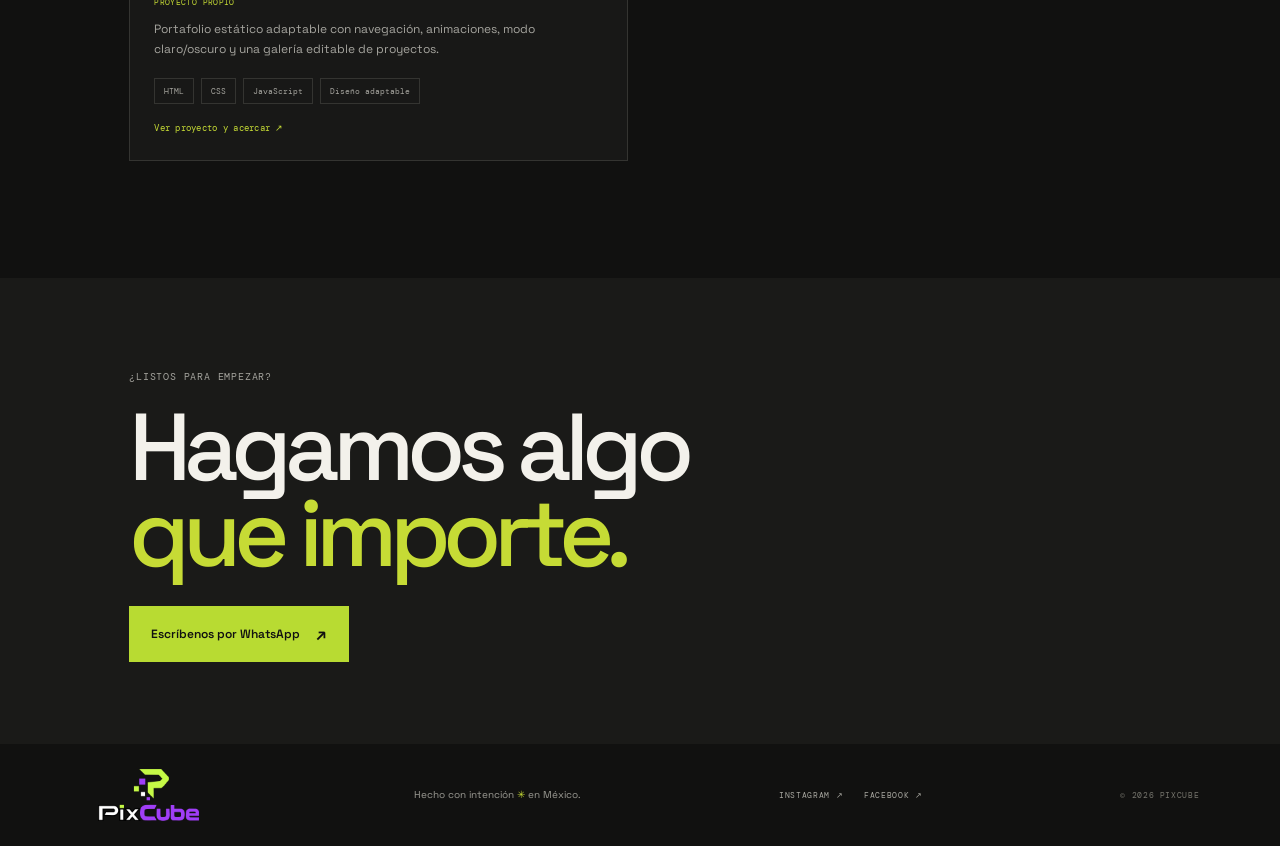
==== commit 5a4c57c3: "Add files via upload" ====
--- a/proyectos.html
+++ b/proyectos.html
@@ -26,7 +26,8 @@
     <section class="projects-hero">
       <p class="eyebrow"><span class="live-dot"></span> PIXCUBE® / PORTAFOLIO</p>
       <h1>Ideas en<br><span class="outlined">acción<span class="lime">.</span></span></h1>
-      <p class="projects-lede">Cada proyecto es una oportunidad para resolver algo de forma distinta. Aquí compartimos lo que hemos creado y lo que estamos construyendo.</p>
+      <p class="projects-lede">Diseño y desarrollo que convierten ideas en soluciones reales. Explora una selección del trabajo del equipo PixCube.</p>
+      <p class="projects-disclaimer">Las imágenes se adaptaron para presentar los proyectos y pueden diferir de la versión final. Algunas piezas fueron propuestas y no se publicaron.</p>
       <a class="text-link" href="index.html#contacto">¿Tienes un reto para nosotros? <span>↗</span></a>
       <div class="projects-decoration" aria-hidden="true"><div class="cube cube-main"><span></span><span></span><span></span><span></span></div><div class="cube cube-small"><span></span><span></span><span></span><span></span></div></div>
     </section>
@@ -40,12 +41,32 @@
         <p class="empty-copy">Muy pronto verás aquí proyectos reales del equipo. Mientras tanto, cuéntanos qué te gustaría crear.</p>
         <a class="contact-button" href="index.html#contacto">Hablemos de tu idea <span>↗</span></a>
       </div>
-      <p class="projects-howto">Para sumar un proyecto, editen la lista <code>pixcubeProjects</code> en <code>projects-data.js</code>.</p>
     </section>
-    <section class="projects-cta"><p class="eyebrow">¿LISTOS PARA EMPEZAR?</p><h2>Hagamos algo<br><span class="lime">que importe.</span></h2><a class="contact-button" href="index.html#contacto">Platiquemos <span>↗</span></a></section>
+  <section class="projects-cta"><p class="eyebrow">¿LISTOS PARA EMPEZAR?</p><h2>Hagamos algo<br><span class="lime">que importe.</span></h2><a class="contact-button contact-button-whatsapp" href="https://wa.me/523350424678?text=Hola%20PixCube%2C%20quiero%20cotizar%20un%20proyecto." target="_blank" rel="noopener noreferrer">Escríbenos por WhatsApp <span>↗</span></a></section>
   </main>
+  <dialog class="project-modal" id="project-modal" aria-labelledby="project-modal-title">
+    <div class="project-modal-layout">
+      <div class="project-modal-media">
+        <img class="project-modal-image" src="" alt="">
+        <span class="project-modal-placeholder" aria-hidden="true">✳</span>
+        <button class="project-modal-arrow project-modal-prev" type="button" aria-label="Imagen anterior">←</button>
+        <button class="project-modal-arrow project-modal-next" type="button" aria-label="Imagen siguiente">→</button>
+        <span class="project-modal-counter"></span>
+      </div>
+      <div class="project-modal-content">
+        <button class="project-modal-close" type="button" aria-label="Cerrar detalles">×</button>
+        <p class="project-modal-category eyebrow"></p>
+        <h2 class="project-modal-title" id="project-modal-title"></h2>
+        <p class="project-modal-status"></p>
+        <p class="project-modal-description"></p>
+        <div class="project-modal-tags portfolio-tags"></div>
+        <a class="contact-button contact-button-whatsapp project-modal-contact" href="https://wa.me/523350424678?text=Hola%20PixCube%2C%20quiero%20saber%20m%C3%A1s%20sobre%20sus%20proyectos." target="_blank" rel="noopener noreferrer">Hablemos de tu idea <span>↗</span></a>
+      </div>
+    </div>
+  </dialog>
   <footer class="footer"><a class="wordmark" href="index.html"><img src="assets/pixcube-logo-horizontal.png" alt="PixCube"></a><p>Hecho con intención <span class="lime">✳</span> en México.</p><div class="socials"><a href="https://instagram.com/pixcubeoficial" target="_blank" rel="noopener noreferrer">INSTAGRAM ↗</a><a href="https://www.facebook.com/profile.php?id=61595142443809" target="_blank" rel="noopener noreferrer">FACEBOOK ↗</a></div><span class="copyright">© <span id="year">2026</span> PIXCUBE</span></footer>
   <button class="theme-toggle" type="button" aria-label="Cambiar a tema claro" title="Cambiar tema"><span class="theme-icon" aria-hidden="true">☼</span><span class="theme-tooltip">Cambiar tema</span></button>
+  <a class="whatsapp-float" href="https://wa.me/523350424678?text=Hola%20PixCube%2C%20quiero%20cotizar%20un%20proyecto." target="_blank" rel="noopener noreferrer" aria-label="Escríbenos por WhatsApp" title="Escríbenos por WhatsApp"><svg viewBox="0 0 24 24" aria-hidden="true"><path d="M12 2.5a9.5 9.5 0 0 0-8.1 14.45L2.6 21.4l4.58-1.2A9.5 9.5 0 1 0 12 2.5Z"/><path d="M8.4 7.8c.3-.6.6-.6.9-.6h.5c.2 0 .4 0 .5.4l.8 1.8c.1.3.1.5-.1.7l-.6.7c-.2.2-.2.4-.1.6.7 1.2 1.6 2.1 2.8 2.7.3.1.5.1.6-.1l.8-.9c.2-.2.4-.3.7-.2l1.7.8c.3.1.4.3.4.5 0 .3-.2 1.2-.7 1.6-.5.5-1.2.7-1.9.7-.5 0-1.2-.2-2-.5-2.8-1.1-4.6-3.8-4.8-4.1-.2-.3-1.1-1.5-1.1-2.9 0-1.3.7-2 1-2.2Z"/></svg></a>
   <script src="script.js"></script>
   <script src="projects-data.js"></script>
   <script src="projects-page.js"></script>
--- a/styles.css
+++ b/styles.css
@@ -5,7 +5,7 @@
 @media(prefers-reduced-motion:reduce){*,*::before,*::after{scroll-behavior:auto!important;animation-duration:.01ms!important;animation-iteration-count:1!important;transition-duration:.01ms!important}.reveal{opacity:1;transform:none}}
 
 /* Logo assets, expanded service grid, technology list and theme control */
-.wordmark{gap:0}.wordmark img{display:block;width:154px;height:59px;object-fit:contain;background:#000}.footer .wordmark img{width:136px;height:52px}.service-grid{grid-template-columns:repeat(3,minmax(0,1fr))}.service-card{padding:25px 24px 25px 0;min-height:228px}.service-card:nth-child(3n+2),.service-card:nth-child(3n+3){border-left:1px solid var(--line);padding-left:24px}.service-card:nth-child(n+4){border-top:1px solid var(--line)}
+.wordmark{gap:0}.wordmark img{display:block;width:154px;height:59px;object-fit:contain;background:transparent}.footer .wordmark img{width:136px;height:52px}.service-grid{grid-template-columns:repeat(3,minmax(0,1fr))}.service-card{padding:25px 24px 25px 0;min-height:228px}.service-card:nth-child(3n+2),.service-card:nth-child(3n+3){border-left:1px solid var(--line);padding-left:24px}.service-card:nth-child(n+4){border-top:1px solid var(--line)}
 .stack-panel{margin-top:58px;padding:31px 0;border-top:1px solid var(--line);border-bottom:1px solid var(--line);display:grid;grid-template-columns:1fr 1.4fr;gap:45px;align-items:center}.stack-label{font:9px var(--mono);letter-spacing:.1em;color:#8b8a82}.stack-panel h3{font-size:25px;line-height:1.1;letter-spacing:-.05em;margin:17px 0 0;font-weight:500}.tech-chips{display:flex;flex-wrap:wrap;gap:9px}.tech-chips span{font:10px var(--mono);padding:10px 13px;border:1px solid #ffffff25;color:#d4d3cc;border-radius:2px;transition:background .2s,color .2s,border-color .2s}.tech-chips span:hover{background:var(--lime);color:#111;border-color:var(--lime)}
 .contact-actions{display:flex;gap:12px;flex-wrap:wrap;margin-top:25px}.contact-content .contact-small{margin-top:0}.contact-button{gap:16px;min-width:176px;justify-content:space-between}.contact-button .social-glyph{font-size:19px;line-height:1}.contact-button-alt{background:transparent;color:var(--ink);border:1px solid #74736c}.contact-button-alt:hover{background:var(--ink);color:var(--bg)}
 .theme-toggle{position:fixed;z-index:20;right:23px;bottom:22px;width:52px;height:52px;border-radius:50%;border:1px solid #ffffff35;background:var(--lime);color:#111;display:grid;place-items:center;box-shadow:0 8px 26px #0005;cursor:pointer;transition:transform .25s,background .25s}.theme-toggle:hover{transform:rotate(-12deg) scale(1.08)}.theme-icon{font-size:23px;line-height:1}.theme-tooltip{position:absolute;right:62px;white-space:nowrap;background:var(--ink);color:var(--bg);padding:8px 11px;font:9px var(--mono);opacity:0;transform:translateX(6px);transition:.2s;pointer-events:none}.theme-toggle:hover .theme-tooltip,.theme-toggle:focus-visible .theme-tooltip{opacity:1;transform:none}
@@ -19,3 +19,18 @@
 @media(max-width:620px){.contact h2{font-size:clamp(58px,15.5vw,90px);letter-spacing:-.085em;max-width:100%;overflow-wrap:normal}.footer{padding-bottom:78px}.projects-hero{min-height:630px;padding:143px 7% 70px}.projects-hero h1{font-size:clamp(68px,17vw,100px);margin:37px 0 19px}.projects-lede{font-size:13px;max-width:320px}.projects-decoration{top:337px;right:-34%;transform:scale(.72);transform-origin:top center;opacity:.43}.projects-catalog{padding-top:65px}.projects-toolbar{display:block;padding:40px 0 29px}.projects-toolbar h2{font-size:55px}.project-filters{justify-content:flex-start;margin-top:24px}.filter-button{padding:9px 10px}.projects-grid{grid-template-columns:1fr;gap:16px}.portfolio-art{height:235px}.portfolio-details{padding:19px}.projects-empty{min-height:340px}.projects-cta{padding:65px 7%}.projects-cta h2{font-size:clamp(53px,13vw,76px)}.work-actions{margin:18px 0 0;max-width:330px}.work-actions p{font-size:12px}}
 .hero-project-link{display:inline-flex;align-items:center;gap:25px;margin-top:14px;padding-bottom:6px;border-bottom:1px solid var(--lime);font:10px var(--mono);color:var(--ink);transition:gap .2s,color .2s}.hero-project-link span{color:var(--lime);font-size:15px}.hero-project-link:hover{gap:34px;color:var(--lime)}.home-project-cta{position:relative;overflow:hidden;text-align:center;padding:88px 7% 96px;background:radial-gradient(ellipse at 50% 90%,#8054ae25,transparent 55%),#171716;border-top:1px solid #ffffff12;border-bottom:1px solid #ffffff12}.home-project-cta .eyebrow{color:#a5a49e}.home-project-cta h2{font-size:clamp(48px,7vw,88px);line-height:.94;letter-spacing:-.075em;font-weight:500;margin:25px 0 14px}.home-project-copy{color:#aaa9a2;font-size:13px;line-height:1.7;margin:0 auto 25px;max-width:360px}.home-project-button{position:relative;z-index:1;display:inline-flex;align-items:center;gap:36px;background:var(--lime);color:#111;padding:16px 20px;font-size:12px;font-weight:600;transition:transform .2s,background .2s}.home-project-button:hover{transform:translateY(-3px);background:#e0ef73}.home-project-button span{font-size:17px}.home-project-orbit{position:absolute;font-size:245px;line-height:1;color:#8054ae0a;left:calc(50% - 120px);top:35px;pointer-events:none;animation:spin 55s linear infinite}html[data-theme="light"] .home-project-cta{background:radial-gradient(ellipse at 50% 90%,#8054ae18,transparent 55%),#e9e8e1;border-color:#16161218}html[data-theme="light"] .home-project-copy{color:#5e5d56}html[data-theme="light"] .hero-project-link{color:var(--ink)}
 @media(max-width:620px){.hero-bottom{align-items:flex-end}.hero-bottom>div{max-width:calc(100% - 55px)}.hero-project-link{font-size:9px;gap:15px}.hero-project-link:hover{gap:20px}.home-project-cta{padding:69px 7% 75px}.home-project-cta h2{font-size:clamp(45px,12vw,62px)}.home-project-copy{font-size:12px;max-width:300px}.home-project-button{gap:20px;padding:15px 16px;font-size:11px}.home-project-orbit{font-size:190px;left:calc(50% - 95px);top:34px}}
+.home-project-orbit{width:245px;height:245px;font-size:0;line-height:1;color:#8054ae0a}.home-project-orbit svg{display:block;width:100%;height:100%;overflow:visible}.home-project-orbit path{fill:none;stroke:currentColor;stroke-width:7;stroke-linecap:round}
+@media(max-width:620px){.home-project-orbit{width:190px;height:190px}}
+.projects-disclaimer{position:relative;z-index:1;max-width:510px;margin-top:16px;color:#85847d;font:9px/1.7 var(--mono);letter-spacing:.02em}.portfolio-art img{position:absolute;inset:0}.portfolio-category{z-index:2}.portfolio-arrow{position:absolute;z-index:3;top:50%;transform:translateY(-50%);width:37px;height:37px;border:1px solid #ffffff50;border-radius:50%;background:#111a;color:#fff;font-size:18px;cursor:pointer;backdrop-filter:blur(8px);transition:background .2s,transform .2s}.portfolio-arrow:hover{background:var(--purple);transform:translateY(-50%) scale(1.08)}.portfolio-arrow-prev{left:13px}.portfolio-arrow-next{right:13px}.portfolio-image-counter{position:absolute;z-index:2;right:14px;bottom:13px;padding:7px 9px;background:#111c;color:#fff;font:8px var(--mono);letter-spacing:.07em}.portfolio-details h3{margin-bottom:8px}.portfolio-status{font:8px/1.5 var(--mono)!important;letter-spacing:.045em;text-transform:uppercase;color:var(--lime)!important;margin:0 0 12px!important}.portfolio-description{font-size:12px;line-height:1.7;color:#a5a49e;margin:0;max-width:480px}.contact-button-whatsapp{background:#b8db32;color:#111;border:1px solid #b8db32}.contact-button-whatsapp:hover{background:#d3ec62;color:#111}.contact-button svg.social-glyph{width:20px;height:20px;flex:none;fill:none;stroke:currentColor;stroke-width:1.45;stroke-linecap:round;stroke-linejoin:round}.whatsapp-float{position:fixed;z-index:19;right:23px;bottom:86px;width:52px;height:52px;border-radius:50%;display:grid;place-items:center;background:#25d366;color:#fff;box-shadow:0 8px 26px #0005;transition:transform .2s,box-shadow .2s}.whatsapp-float:hover{transform:translateY(-3px) scale(1.05);box-shadow:0 12px 28px #0006}.whatsapp-float svg{width:25px;height:25px;fill:none;stroke:currentColor;stroke-width:1.5;stroke-linecap:round;stroke-linejoin:round}.team-card h3{overflow-wrap:anywhere}.projects-empty[hidden],.project-filters[hidden]{display:none!important}html[data-theme="light"] .portfolio-description{color:#5e5d56}html[data-theme="light"] .portfolio-status{color:#627800!important}html[data-theme="light"] .projects-disclaimer{color:#65645e}
+@media(max-width:850px){.team-grid{grid-template-columns:repeat(3,minmax(0,1fr))}}
+@media(max-width:620px){.whatsapp-float{right:14px;bottom:72px;width:47px;height:47px}.projects-disclaimer{font-size:8px;max-width:330px}.portfolio-arrow{width:34px;height:34px}.team-card h3{font-size:11px}.team-card p{font-size:7px}}
+
+/* Vista ampliada de proyecto y ajustes para pantallas medianas y pequeñas */
+.portfolio-preview{position:absolute;inset:0;width:100%;height:100%;padding:0;border:0;background:transparent;display:grid;place-items:center;cursor:zoom-in;z-index:1}.portfolio-preview img{position:absolute;inset:0;width:100%;height:100%;object-fit:cover;transition:transform .5s}.portfolio-preview:hover img{transform:scale(1.045)}.portfolio-preview .portfolio-art-symbol{pointer-events:none}.portfolio-arrow{z-index:3}.portfolio-category,.portfolio-image-counter{z-index:2}.portfolio-more{margin-top:18px;padding:0;border:0;background:none;color:var(--lime);font:9px var(--mono);letter-spacing:.03em;cursor:pointer}.portfolio-more:hover{color:var(--purple)}
+.project-modal{width:min(1120px,calc(100vw - 48px));max-width:none;max-height:min(88dvh,900px);padding:0;border:1px solid var(--line);background:var(--panel);color:var(--ink);overflow:hidden;box-shadow:0 30px 110px #0009}.project-modal::backdrop{background:#090909cf;backdrop-filter:blur(8px)}.project-modal-layout{display:grid;grid-template-columns:minmax(0,1.2fr) minmax(300px,.8fr);min-height:min(610px,78dvh);max-height:min(88dvh,900px)}.project-modal-media{min-width:0;min-height:0;position:relative;display:grid;place-items:center;overflow:hidden;background:#111}.project-modal-image{display:block;width:100%;height:100%;max-height:min(88dvh,900px);object-fit:contain}.project-modal-arrow{position:absolute;top:50%;transform:translateY(-50%);width:44px;height:44px;border-radius:50%;border:1px solid #ffffff55;background:#111b;color:white;font-size:21px;cursor:pointer;backdrop-filter:blur(8px)}.project-modal-arrow:hover{background:var(--purple)}.project-modal-prev{left:17px}.project-modal-next{right:17px}.project-modal-counter{position:absolute;right:17px;bottom:17px;padding:9px 11px;background:#111d;color:white;font:9px var(--mono)}.project-modal-content{position:relative;padding:clamp(28px,4vw,54px);overflow-y:auto;align-self:stretch}.project-modal-close{position:absolute;right:18px;top:15px;width:42px;height:42px;border:1px solid var(--line);background:transparent;color:var(--ink);font-size:29px;line-height:1;cursor:pointer}.project-modal-category{font:9px var(--mono);letter-spacing:.11em;color:var(--lime);margin:25px 0 23px}.project-modal-title{font-size:clamp(32px,4vw,53px);line-height:.96;letter-spacing:-.07em;margin:0 40px 15px 0}.project-modal-status{font:9px/1.7 var(--mono);letter-spacing:.04em;text-transform:uppercase;color:var(--lime);margin:0 0 20px}.project-modal-description{font-size:14px;line-height:1.8;color:#a5a49e}.project-modal-tags{margin-top:23px}.project-modal-contact{margin-top:29px;text-decoration:none;display:inline-flex;gap:20px;align-items:center}.project-modal[open]{animation:modal-in .25s ease-out}@keyframes modal-in{from{opacity:0;transform:translateY(12px) scale(.985)}to{opacity:1;transform:none}}body.project-modal-open{overflow:hidden}.project-modal-arrow[hidden]{display:none}.project-modal[open] .project-modal-content{overscroll-behavior:contain}
+html[data-theme="light"] .project-modal-description{color:#5e5d56}html[data-theme="light"] .project-modal{background:#f3f2eb}html[data-theme="light"] .project-modal-media{background:#191918}
+@media(max-width:850px){.project-modal{width:min(720px,calc(100vw - 32px));max-height:90dvh}.project-modal-layout{grid-template-columns:1fr;grid-template-rows:minmax(250px,44dvh) auto;max-height:90dvh}.project-modal-media{min-height:250px}.project-modal-image{max-height:44dvh}.project-modal-content{padding:27px 30px 32px}.project-modal-category{margin-top:24px}.project-modal-title{font-size:clamp(32px,7vw,48px)}}
+@media(max-width:620px){.project-modal{width:calc(100vw - 16px);max-height:calc(100dvh - 16px)}.project-modal-layout{grid-template-rows:minmax(210px,38dvh) auto;max-height:calc(100dvh - 16px)}.project-modal-media{min-height:210px}.project-modal-image{max-height:38dvh}.project-modal-content{padding:20px 21px 25px;max-height:calc(62dvh - 30px)}.project-modal-close{right:12px;top:11px;width:38px;height:38px}.project-modal-category{font-size:8px;margin:22px 40px 16px 0}.project-modal-title{font-size:clamp(29px,9vw,40px);margin-bottom:12px}.project-modal-description{font-size:12px}.project-modal-arrow{width:38px;height:38px}.project-modal-prev{left:10px}.project-modal-next{right:10px}.project-modal-counter{right:10px;bottom:10px}.project-modal-contact{padding:13px 14px;font-size:11px}.portfolio-more{font-size:9px}}
+.project-modal-image[hidden],.project-modal-placeholder[hidden]{display:none}.project-modal-placeholder{font-size:100px;color:var(--lime);animation:float 5s ease-in-out infinite}.project-modal-media:has(.project-modal-placeholder:not([hidden])){background:radial-gradient(ellipse at center,#3a4430,#1d1d1b 70%)}
+@media(max-width:850px){.project-modal-placeholder{font-size:75px}}
+
